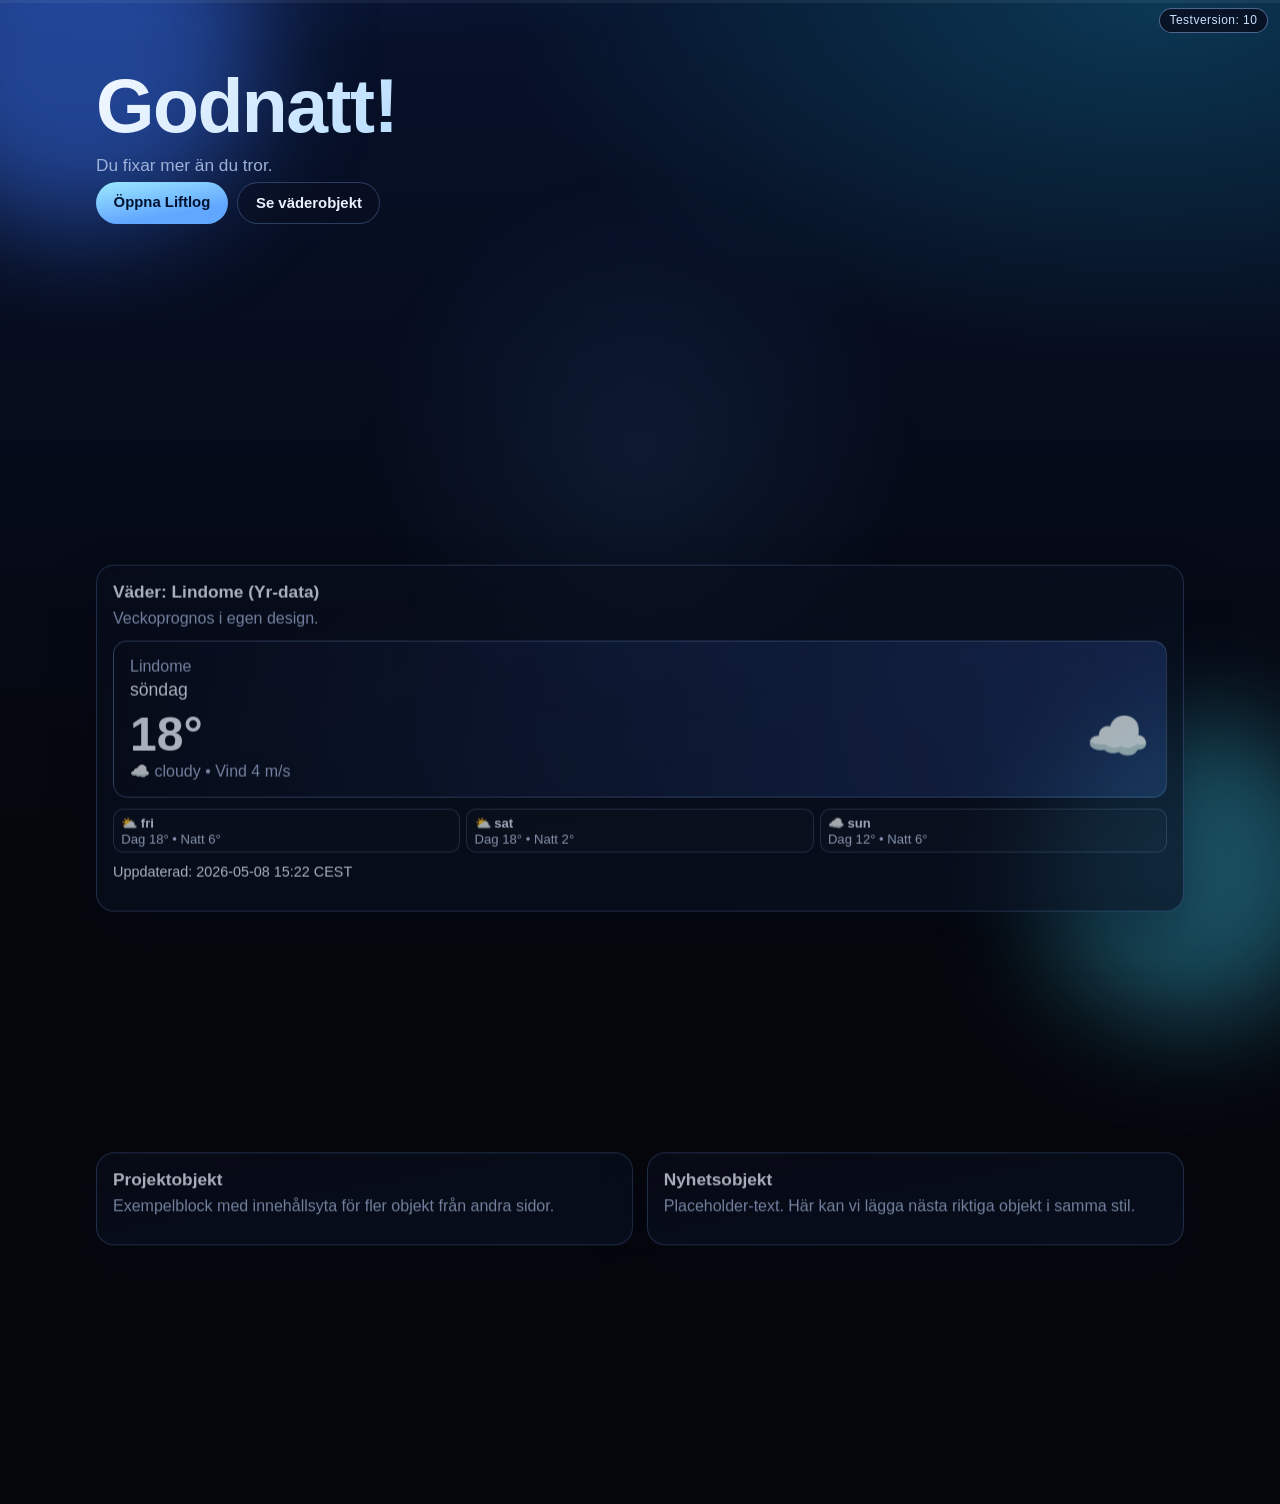
==== index.html @ d4433bc7 "Testversion 10: 3-dagars vaderrad i full bredd och robust omx-svg" ====
<!doctype html>
<html lang="sv">
<head>
  <meta charset="utf-8">
  <meta name="viewport" content="width=device-width, initial-scale=1">
  <title>alard.se</title>
  <meta name="description" content="Modern startsida med väderobjekt, projekt och exempelinnehåll.">
  <link rel="stylesheet" href="style.css">
</head>
<body>
  <div class="build-tag">Testversion: 10</div>
  <div class="scroll-progress" aria-hidden="true"><span id="scroll-progress-bar"></span></div>
  <div class="noise" aria-hidden="true"></div>
  <div class="glow glow-a" aria-hidden="true"></div>
  <div class="glow glow-b" aria-hidden="true"></div>

  <main>
    <section class="hero">
      <h1 class="reveal" data-reveal id="greeting-title">God dag!</h1>
      <p class="hero-copy reveal" data-reveal id="greeting-day"></p>
      <p class="hero-copy reveal" data-reveal id="greeting-kind">Du är grym.</p>
      <div class="hero-actions reveal" data-reveal>
        <a class="btn btn-solid" href="/liftlog/">Öppna Liftlog</a>
        <a class="btn btn-ghost" href="#weather">Se väderobjekt</a>
      </div>
    </section>

    <section id="weather" class="panel weather-grid section-block" data-parallax>
      <article class="module weather-module reveal tilt" data-reveal>
        <h2>Väder: Lindome (Yr-data)</h2>
        <p class="muted">Veckoprognos i egen design.</p>
        <div class="weather-card">
          <p class="weather-place">Lindome</p>
          <p class="weather-day" id="wx-day">Laddar...</p>
          <div class="weather-temp-row">
            <p class="weather-temp" id="wx-temp">--°</p>
            <div class="weather-icon" id="wx-icon">☁️</div>
          </div>
          <p class="weather-meta" id="wx-meta">Hämtar väderdata...</p>
        </div>
        <div id="wx-week" class="week-grid"></div>
        <p class="fallback-link" id="wx-updated"></p>
      </article>
    </section>

    <section id="objects" class="panel objects-grid section-block" data-parallax>
      <article class="module reveal tilt" data-reveal>
        <h2>Projektobjekt</h2>
        <p class="muted">Exempelblock med innehållsyta för fler objekt från andra sidor.</p>
      </article>
      <article class="module reveal tilt" data-reveal>
        <h2>Nyhetsobjekt</h2>
        <p class="muted">Placeholder-text. Här kan vi lägga nästa riktiga objekt i samma stil.</p>
      </article>
    </section>

    <section class="panel objects-grid section-block" data-parallax>
      <article class="module reveal tilt" data-reveal>
        <h2>Börsinfo: OMX Stockholm PI</h2>
        <p class="muted">Egen data-ruta med källa Avanza-sida.</p>
        <div class="weather-card">
          <p class="weather-place">OMX Stockholm PI</p>
          <p class="weather-day" id="omx-price">Laddar...</p>
          <p class="weather-meta" id="omx-meta">Hämtar dagens förändring...</p>
          <div id="omx-week-chart" aria-label="OMX veckoutveckling"></div>
        </div>
        <p class="fallback-link" id="omx-updated"></p>
        <p class="fallback-link"><a href="https://www.avanza.se/index/om-indexet.html/18988/omx-stockholm-pi" target="_blank" rel="noopener noreferrer">Öppna OMX Stockholm PI i ny flik</a></p>
      </article>

      <article class="module reveal tilt" data-reveal>
        <h2>Pokemon Go: Event</h2>
        <p class="muted">Senaste eventrubriker från PokemonGoHub.</p>
        <div class="community-card">
          <img id="pogo-community-image" alt="Nästa Community Day">
          <p id="pogo-community-title">Laddar nästa Community Day...</p>
          <p class="fallback-link"><a id="pogo-community-link" href="https://pokemongohub.net/post/category/event/" target="_blank" rel="noopener noreferrer">Källa till bild</a></p>
        </div>
        <div class="weather-card">
          <ul id="pogo-list" class="feed-list pretty-feed">
            <li>Laddar events...</li>
          </ul>
        </div>
        <p class="fallback-link" id="pogo-updated"></p>
        <p class="fallback-link"><a href="https://pokemongohub.net/post/category/event/" target="_blank" rel="noopener noreferrer">Öppna PokemonGoHub Events i ny flik</a></p>
      </article>
    </section>
  </main>
  <script src="script.js"></script>
</body>
</html>
---- style.css ----
:root {
  --bg: #05070d;
  --bg-soft: #0b1222;
  --ink: #eaf2ff;
  --muted: #9db0d7;
  --stroke: rgba(123, 159, 229, 0.32);
  --panel: rgba(9, 15, 30, 0.78);
  --panel-strong: rgba(10, 18, 36, 0.92);
  --blue: #4b8fff;
  --cyan: #8ae8ff;
}

* {
  box-sizing: border-box;
}

html,
body {
  margin: 0;
  min-height: 100%;
}

.scroll-progress {
  position: fixed;
  top: 0;
  left: 0;
  width: 100%;
  height: 3px;
  z-index: 30;
  background: rgba(255, 255, 255, 0.06);
}

.build-tag {
  position: fixed;
  top: 8px;
  right: 12px;
  z-index: 40;
  padding: 0.28rem 0.6rem;
  border-radius: 999px;
  border: 1px solid rgba(146, 184, 250, 0.5);
  background: rgba(8, 14, 29, 0.82);
  color: #c9e2ff;
  font-size: 0.75rem;
  letter-spacing: 0.04em;
}

.scroll-progress span {
  display: block;
  height: 100%;
  width: 0%;
  background: linear-gradient(90deg, #76d5ff, #5f96ff);
}

body::before {
  content: "";
  position: fixed;
  inset: 0;
  pointer-events: none;
  background: radial-gradient(circle at var(--mx, 50%) var(--my, 50%), rgba(85, 156, 255, 0.1), transparent 36%);
  z-index: 0;
}

body {
  font-family: "Sora", "Avenir Next", "Segoe UI", sans-serif;
  color: var(--ink);
  background:
    radial-gradient(1200px 500px at 20% -20%, rgba(43, 106, 232, 0.35), transparent 70%),
    radial-gradient(900px 500px at 90% 0%, rgba(28, 211, 255, 0.2), transparent 72%),
    linear-gradient(180deg, #07112a, #05070d 55%);
}

.noise {
  position: fixed;
  inset: 0;
  pointer-events: none;
  background-image: radial-gradient(rgba(255, 255, 255, 0.05) 0.6px, transparent 0.6px);
  background-size: 4px 4px;
  opacity: 0.18;
}

.glow {
  position: fixed;
  z-index: -1;
  border-radius: 999px;
  filter: blur(55px);
}

.glow-a {
  width: 360px;
  height: 360px;
  top: -130px;
  left: -100px;
  background: rgba(61, 120, 255, 0.5);
}

.glow-b {
  width: 300px;
  height: 300px;
  bottom: -120px;
  right: -60px;
  background: rgba(66, 218, 255, 0.35);
}

.topbar {
  max-width: 1120px;
  margin: 0 auto;
  padding: 1.1rem 1rem;
  display: flex;
  justify-content: space-between;
  align-items: center;
}

.logo {
  margin: 0;
  letter-spacing: 0.14em;
  font-size: 0.75rem;
  color: var(--muted);
}

nav {
  display: flex;
  gap: 0.9rem;
}

nav a {
  color: var(--ink);
  text-decoration: none;
  font-size: 0.92rem;
  opacity: 0.88;
}

main {
  max-width: 1120px;
  margin: 0 auto;
  padding: 0.8rem 1rem 3rem;
}

.hero {
  min-height: 30vh;
  display: grid;
  align-content: center;
  gap: 0.35rem;
  padding: 0.45rem 0 0.55rem;
}

.hero h1 {
  background: linear-gradient(130deg, #f2f8ff 0%, #a6d5ff 42%, #6fa8ff 100%);
  -webkit-background-clip: text;
  background-clip: text;
  color: transparent;
}

.eyebrow {
  margin: 0;
  color: var(--cyan);
  text-transform: uppercase;
  letter-spacing: 0.12em;
  font-size: 0.74rem;
}

h1 {
  margin: 0;
  font-size: clamp(2rem, 6.2vw, 4.7rem);
  line-height: 0.98;
  letter-spacing: -0.02em;
}

.hero-copy {
  margin: 0;
  max-width: 680px;
  color: var(--muted);
  font-size: clamp(0.95rem, 1.7vw, 1.08rem);
}

.hero-actions {
  display: flex;
  flex-wrap: wrap;
  gap: 0.6rem;
}

.btn {
  text-decoration: none;
  border-radius: 999px;
  padding: 0.74rem 1.1rem;
  font-weight: 700;
  font-size: 0.93rem;
}

.btn-solid {
  color: #011230;
  background: linear-gradient(170deg, #9ce8ff, #62a7ff 70%);
}

.btn-ghost {
  color: var(--ink);
  border: 1px solid var(--stroke);
  background: rgba(10, 16, 31, 0.55);
}

.panel {
  margin-top: 0.55rem;
}

.weather-grid,
.objects-grid {
  display: grid;
  grid-template-columns: repeat(12, 1fr);
  gap: 0.85rem;
}

.module {
  grid-column: span 6;
  border: 1px solid var(--stroke);
  border-radius: 18px;
  background: linear-gradient(170deg, var(--panel), var(--panel-strong));
  padding: 1rem;
  box-shadow: 0 20px 50px rgba(1, 8, 24, 0.45);
  transform-style: preserve-3d;
  transition: transform 240ms ease, border-color 200ms ease;
}

h2 {
  margin: 0;
  font-size: 1.08rem;
}

.muted {
  margin: 0.45rem 0 0.8rem;
  color: var(--muted);
}

.embed-wrap {
  border-radius: 12px;
  overflow: hidden;
  border: 1px solid rgba(137, 172, 242, 0.28);
  min-height: 360px;
}

.embed-wrap iframe {
  width: 100%;
  min-height: 360px;
  border: 0;
  background: #fff;
}

.fallback-link {
  margin-top: 0.7rem;
  font-size: 0.9rem;
}

.fallback-link a {
  color: #a8d7ff;
}

.weather-card {
  border: 1px solid rgba(142, 175, 238, 0.35);
  border-radius: 14px;
  padding: 1rem;
  background: radial-gradient(circle at top right, rgba(71, 125, 255, 0.28), rgba(71, 125, 255, 0));
}

.weather-main {
  display: flex;
  justify-content: space-between;
  align-items: center;
}
.weather-module { grid-column: span 12; }

.weather-temp-row {
  display: flex;
  align-items: flex-end;
  justify-content: space-between;
}

.weather-icon {
  font-size: 3.2rem;
  line-height: 1;
  margin-left: 1rem;
}

.weather-place,
.weather-day,
.weather-meta,
.weather-temp {
  margin: 0;
}

.weather-place {
  color: var(--muted);
}

.weather-day {
  margin-top: 0.3rem;
  font-size: 1.1rem;
}

.weather-temp {
  margin-top: 0.35rem;
  font-size: 3rem;
  font-weight: 800;
}

.weather-meta {
  color: var(--muted);
}
.feed-list { margin: 0; padding-left: 1.1rem; color: var(--ink); }
.feed-list li { margin: 0 0 0.45rem; }
.pretty-feed {
  list-style: none;
  padding: 0;
}
.pretty-feed li {
  margin: 0 0 0.55rem;
  padding: 0.65rem 0.75rem;
  border: 1px solid rgba(142, 175, 238, 0.28);
  border-radius: 10px;
  background: rgba(255, 255, 255, 0.03);
}
.week-grid {
  margin-top: 0.7rem;
  display: grid;
  grid-template-columns: repeat(3, 1fr);
  gap: 0.38rem;
}
.day-chip {
  border: 1px solid rgba(142, 175, 238, 0.25);
  border-radius: 10px;
  padding: 0.34rem 0.45rem;
  background: rgba(255, 255, 255, 0.02);
  font-size: 0.82rem;
}

.day-chip-top {
  display: block;
  font-weight: 700;
  color: #dbe9ff;
}

.day-chip-temp {
  display: block;
  margin-top: 0.08rem;
  color: #b8caea;
}

.community-card {
  margin: 0.65rem 0 0.8rem;
  border: 1px solid rgba(142, 175, 238, 0.28);
  border-radius: 12px;
  overflow: hidden;
  background: rgba(255, 255, 255, 0.03);
}

#pogo-community-image {
  display: block;
  width: 100%;
  max-height: 280px;
  object-fit: cover;
  background: rgba(255, 255, 255, 0.04);
}

#pogo-community-title {
  margin: 0;
  padding: 0.72rem 0.78rem;
  color: #dbe9ff;
  font-weight: 700;
}

#omx-week-chart {
  width: 100%;
  margin-top: 0.65rem;
  border: 1px solid rgba(142, 175, 238, 0.26);
  border-radius: 10px;
  background: rgba(255, 255, 255, 0.02);
  overflow: hidden;
}

#omx-week-chart svg {
  display: block;
  width: 100%;
  height: auto;
}

.reveal {
  opacity: 0;
  transform: translateY(22px) scale(0.985);
  transition: opacity 700ms ease, transform 700ms cubic-bezier(0.22, 1, 0.36, 1);
}

.reveal.in {
  opacity: 1;
  transform: translateY(0) scale(1);
}

.topbar.reveal {
  transform: translateY(-14px);
}

.module.tilt:hover {
  border-color: rgba(162, 199, 255, 0.6);
}

.section-block {
  transition: transform 500ms ease, opacity 500ms ease;
}

@media (max-width: 900px) {
  .module {
    grid-column: span 12;
  }
}
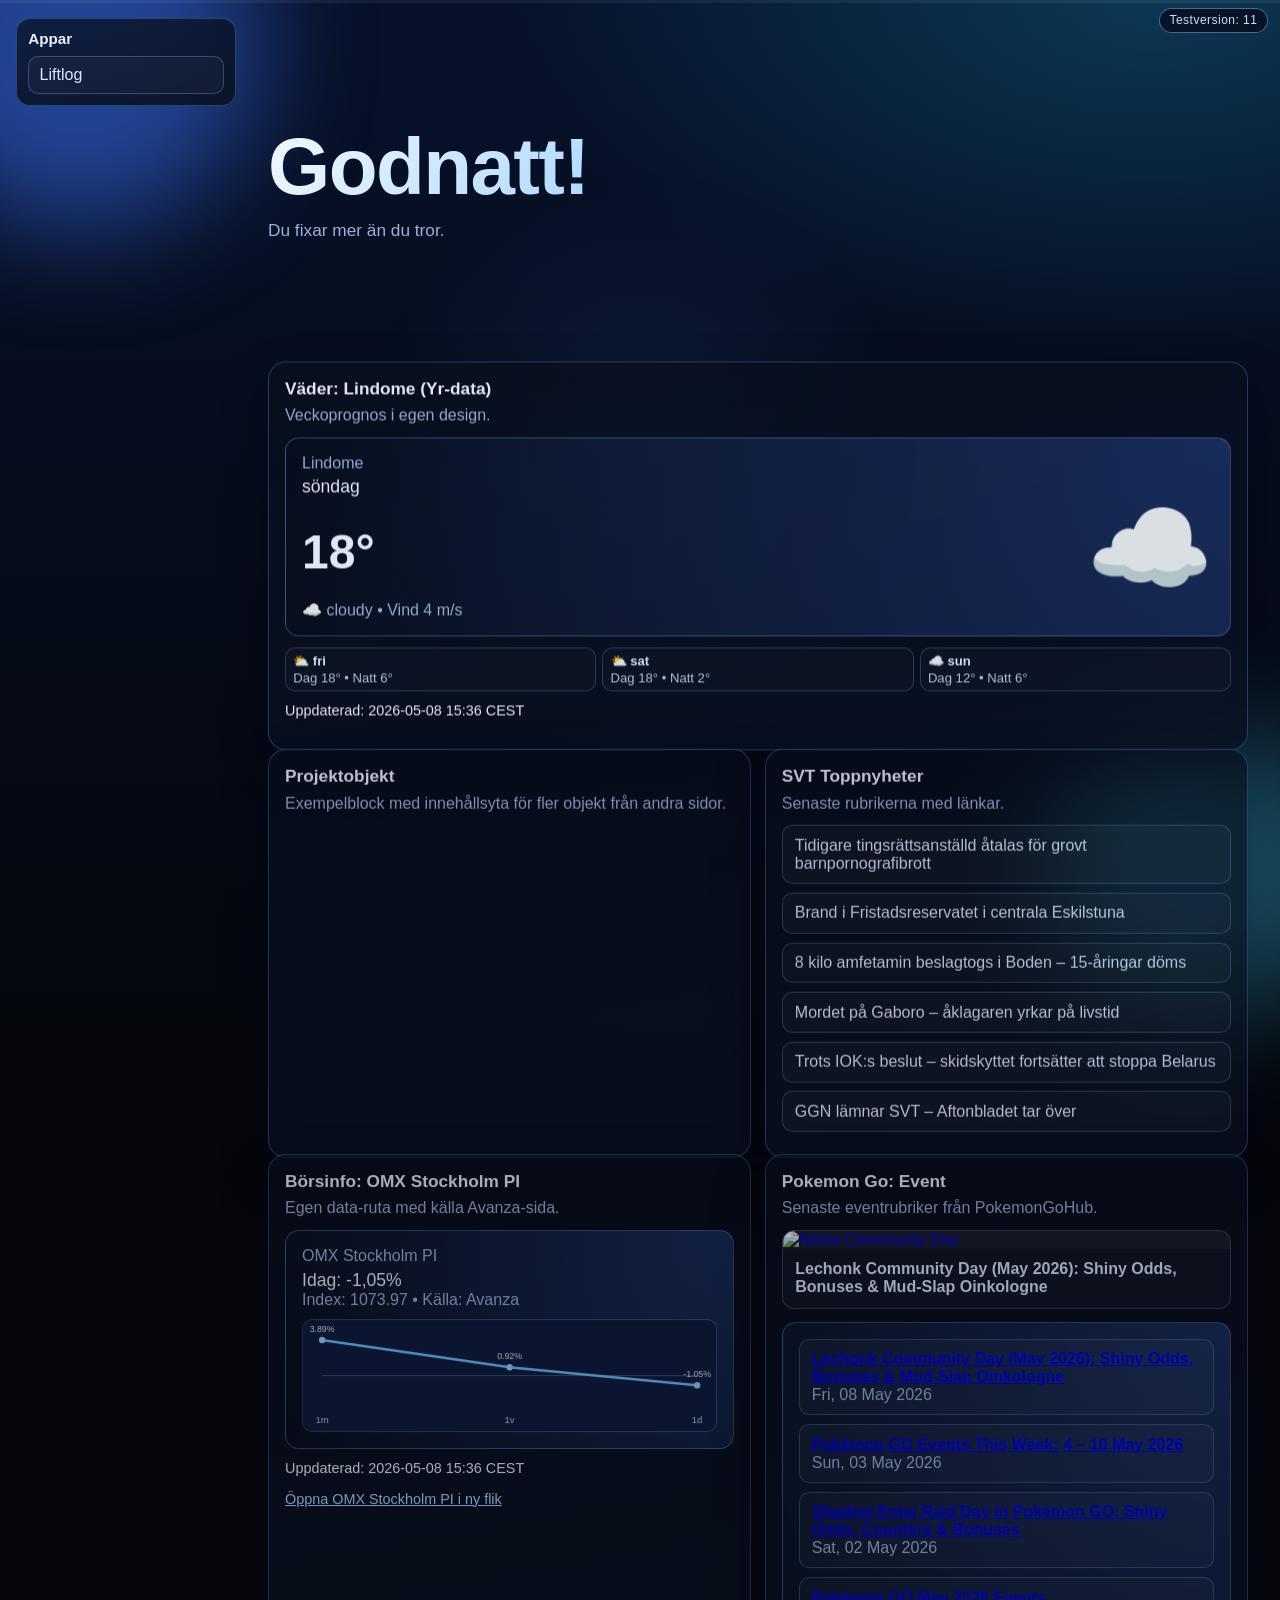
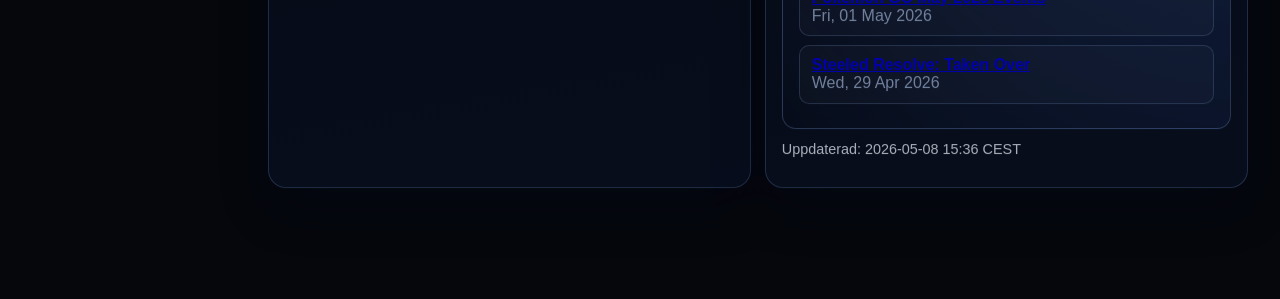
==== commit 66101552: "Testversion 11: sticky app-lista, 3-dagars vaderrad och SVT toppnyheter" ====
--- a/index.html
+++ b/index.html
@@ -8,21 +8,22 @@
   <link rel="stylesheet" href="style.css">
 </head>
 <body>
-  <div class="build-tag">Testversion: 10</div>
+  <div class="build-tag">Testversion: 11</div>
   <div class="scroll-progress" aria-hidden="true"><span id="scroll-progress-bar"></span></div>
   <div class="noise" aria-hidden="true"></div>
   <div class="glow glow-a" aria-hidden="true"></div>
   <div class="glow glow-b" aria-hidden="true"></div>
 
-  <main>
+  <div class="layout-shell">
+    <aside class="apps-rail">
+      <h2>Appar</h2>
+      <a class="app-link" href="/liftlog/">Liftlog</a>
+    </aside>
+    <main>
     <section class="hero">
       <h1 class="reveal" data-reveal id="greeting-title">God dag!</h1>
       <p class="hero-copy reveal" data-reveal id="greeting-day"></p>
       <p class="hero-copy reveal" data-reveal id="greeting-kind">Du är grym.</p>
-      <div class="hero-actions reveal" data-reveal>
-        <a class="btn btn-solid" href="/liftlog/">Öppna Liftlog</a>
-        <a class="btn btn-ghost" href="#weather">Se väderobjekt</a>
-      </div>
     </section>
 
     <section id="weather" class="panel weather-grid section-block" data-parallax>
@@ -49,8 +50,11 @@
         <p class="muted">Exempelblock med innehållsyta för fler objekt från andra sidor.</p>
       </article>
       <article class="module reveal tilt" data-reveal>
-        <h2>Nyhetsobjekt</h2>
-        <p class="muted">Placeholder-text. Här kan vi lägga nästa riktiga objekt i samma stil.</p>
+        <h2>SVT Toppnyheter</h2>
+        <p class="muted">Senaste rubrikerna med länkar.</p>
+        <ul id="svt-list" class="feed-list pretty-feed">
+          <li>Laddar SVT-nyheter...</li>
+        </ul>
       </article>
     </section>
 
@@ -72,9 +76,10 @@
         <h2>Pokemon Go: Event</h2>
         <p class="muted">Senaste eventrubriker från PokemonGoHub.</p>
         <div class="community-card">
-          <img id="pogo-community-image" alt="Nästa Community Day">
-          <p id="pogo-community-title">Laddar nästa Community Day...</p>
-          <p class="fallback-link"><a id="pogo-community-link" href="https://pokemongohub.net/post/category/event/" target="_blank" rel="noopener noreferrer">Källa till bild</a></p>
+          <a id="pogo-community-anchor" href="https://pokemongohub.net/post/category/event/" target="_blank" rel="noopener noreferrer">
+            <img id="pogo-community-image" alt="Nästa Community Day">
+            <p id="pogo-community-title">Laddar nästa Community Day...</p>
+          </a>
         </div>
         <div class="weather-card">
           <ul id="pogo-list" class="feed-list pretty-feed">
@@ -82,10 +87,10 @@
           </ul>
         </div>
         <p class="fallback-link" id="pogo-updated"></p>
-        <p class="fallback-link"><a href="https://pokemongohub.net/post/category/event/" target="_blank" rel="noopener noreferrer">Öppna PokemonGoHub Events i ny flik</a></p>
       </article>
     </section>
-  </main>
+    </main>
+  </div>
   <script src="script.js"></script>
 </body>
 </html>
--- a/style.css
+++ b/style.css
@@ -135,12 +135,46 @@
   padding: 0.8rem 1rem 3rem;
 }
 
+.layout-shell {
+  max-width: 1320px;
+  margin: 0 auto;
+  padding: 0 1rem 2.4rem;
+  display: grid;
+  grid-template-columns: 220px minmax(0, 1fr);
+  gap: 1rem;
+}
+
+.apps-rail {
+  position: sticky;
+  top: 18px;
+  align-self: start;
+  border: 1px solid var(--stroke);
+  border-radius: 14px;
+  padding: 0.7rem;
+  background: linear-gradient(170deg, rgba(9, 15, 30, 0.7), rgba(10, 18, 36, 0.92));
+}
+
+.apps-rail h2 {
+  font-size: 0.95rem;
+  margin-bottom: 0.55rem;
+}
+
+.app-link {
+  display: block;
+  text-decoration: none;
+  color: #dbe8ff;
+  border: 1px solid rgba(142, 175, 238, 0.3);
+  border-radius: 10px;
+  padding: 0.55rem 0.65rem;
+  background: rgba(255, 255, 255, 0.03);
+}
+
 .hero {
-  min-height: 30vh;
+  min-height: 38vh;
   display: grid;
   align-content: center;
   gap: 0.35rem;
-  padding: 0.45rem 0 0.55rem;
+  padding: 0.7rem 0 0.8rem;
 }
 
 .hero h1 {
@@ -160,8 +194,8 @@
 
 h1 {
   margin: 0;
-  font-size: clamp(2rem, 6.2vw, 4.7rem);
-  line-height: 0.98;
+  font-size: clamp(2.2rem, 6.6vw, 5rem);
+  line-height: 1.06;
   letter-spacing: -0.02em;
 }
 
@@ -268,14 +302,16 @@
 
 .weather-temp-row {
   display: flex;
-  align-items: flex-end;
+  align-items: center;
   justify-content: space-between;
 }
 
 .weather-icon {
-  font-size: 3.2rem;
+  font-size: 6.4rem;
   line-height: 1;
-  margin-left: 1rem;
+  margin-left: 0.7rem;
+  width: 45%;
+  text-align: right;
 }
 
 .weather-place,
@@ -380,6 +416,24 @@
   height: auto;
 }
 
+#pogo-community-anchor {
+  text-decoration: none;
+}
+
+#svt-list img {
+  width: 56px;
+  height: 56px;
+  object-fit: cover;
+  border-radius: 8px;
+  margin-right: 0.55rem;
+  border: 1px solid rgba(142, 175, 238, 0.28);
+}
+
+#svt-list a {
+  color: #dbe8ff;
+  text-decoration: none;
+}
+
 .reveal {
   opacity: 0;
   transform: translateY(22px) scale(0.985);
@@ -404,6 +458,14 @@
 }
 
 @media (max-width: 900px) {
+  .layout-shell {
+    grid-template-columns: 1fr;
+  }
+
+  .apps-rail {
+    position: static;
+  }
+
   .module {
     grid-column: span 12;
   }
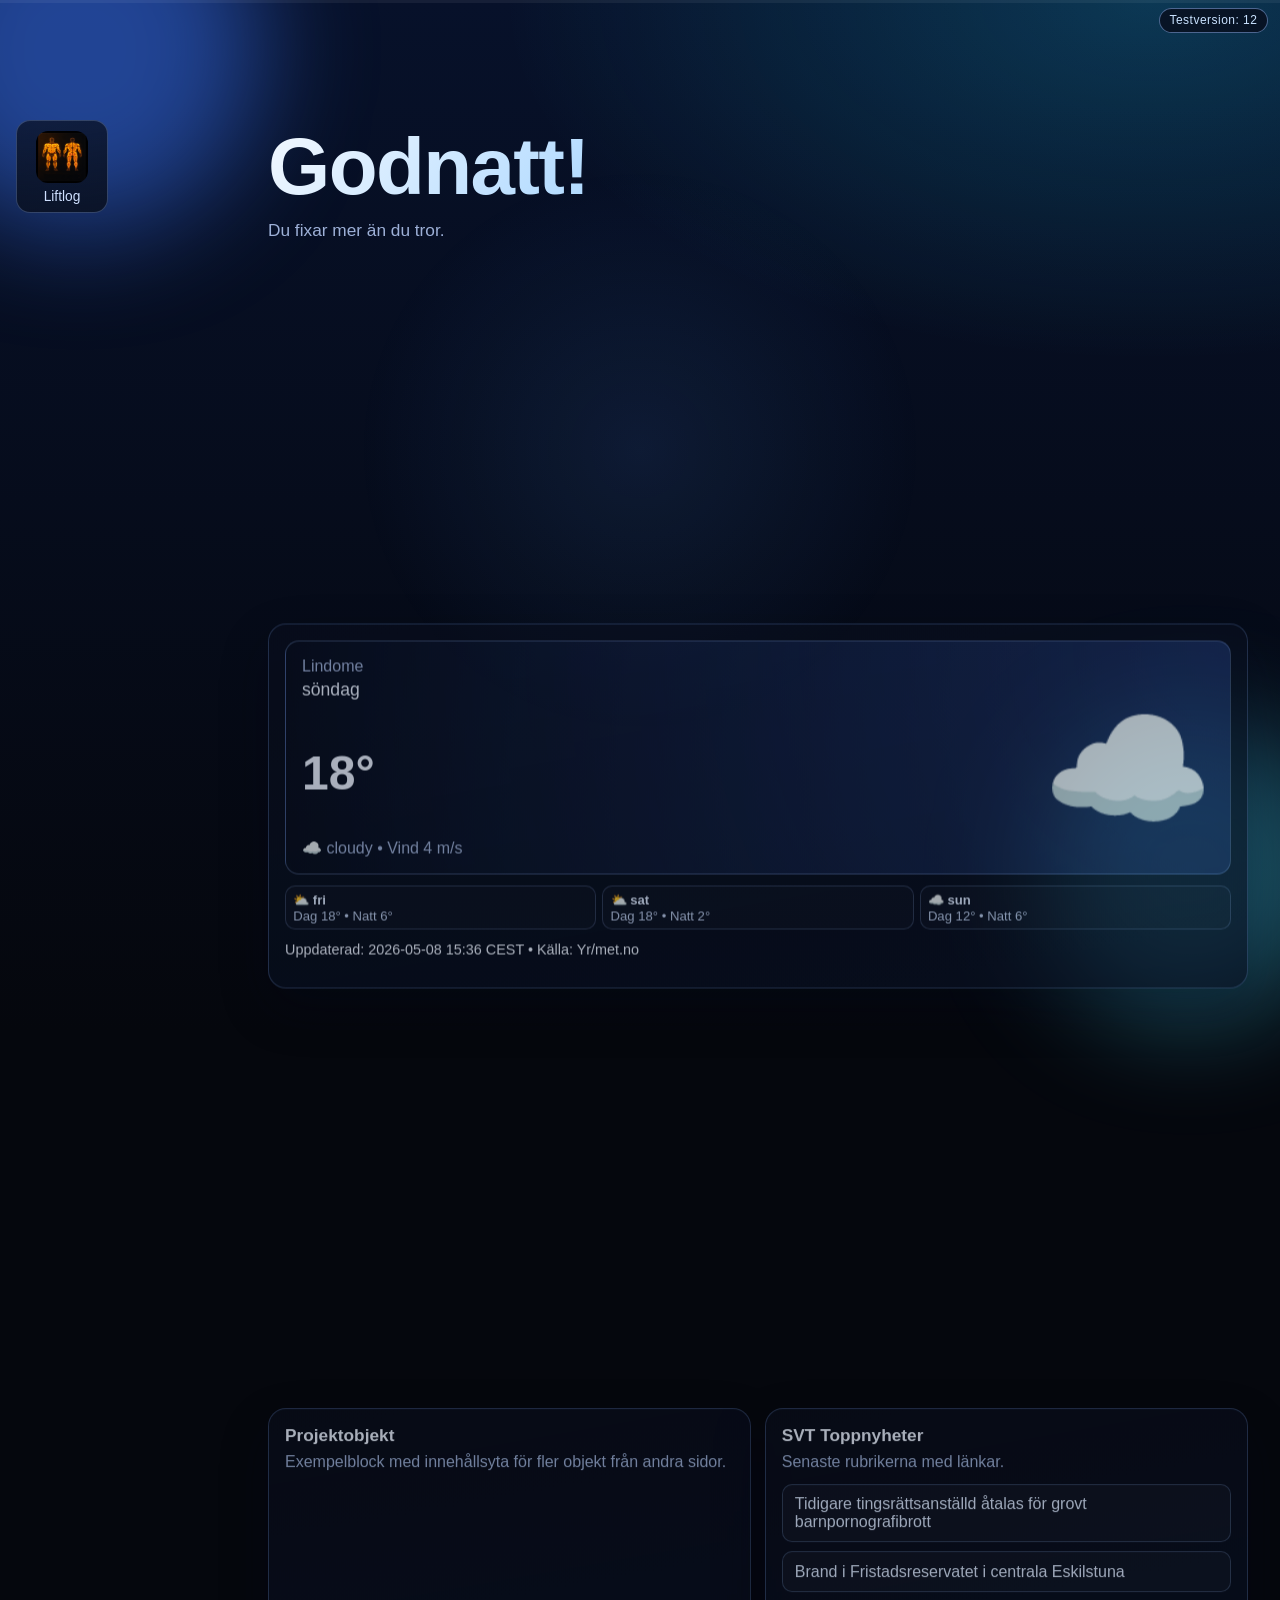
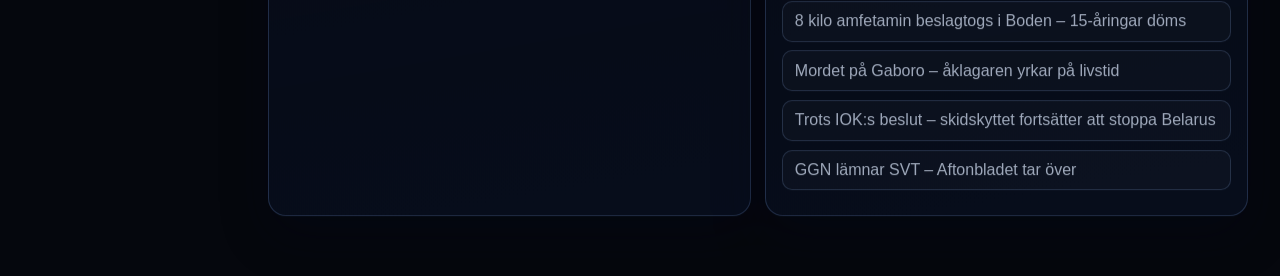
==== commit 65989917: "Testversion 12: storre vaderikon, renare vaderruta och snygg app-tile i vansterkant" ====
--- a/index.html
+++ b/index.html
@@ -8,7 +8,7 @@
   <link rel="stylesheet" href="style.css">
 </head>
 <body>
-  <div class="build-tag">Testversion: 11</div>
+  <div class="build-tag">Testversion: 12</div>
   <div class="scroll-progress" aria-hidden="true"><span id="scroll-progress-bar"></span></div>
   <div class="noise" aria-hidden="true"></div>
   <div class="glow glow-a" aria-hidden="true"></div>
@@ -16,8 +16,10 @@
 
   <div class="layout-shell">
     <aside class="apps-rail">
-      <h2>Appar</h2>
-      <a class="app-link" href="/liftlog/">Liftlog</a>
+      <a class="app-tile" href="/liftlog/" aria-label="Liftlog">
+        <img src="/liftlog/icon-192.png" alt="Liftlog ikon">
+        <span>Liftlog</span>
+      </a>
     </aside>
     <main>
     <section class="hero">
@@ -28,8 +30,6 @@
 
     <section id="weather" class="panel weather-grid section-block" data-parallax>
       <article class="module weather-module reveal tilt" data-reveal>
-        <h2>Väder: Lindome (Yr-data)</h2>
-        <p class="muted">Veckoprognos i egen design.</p>
         <div class="weather-card">
           <p class="weather-place">Lindome</p>
           <p class="weather-day" id="wx-day">Laddar...</p>
@@ -40,7 +40,7 @@
           <p class="weather-meta" id="wx-meta">Hämtar väderdata...</p>
         </div>
         <div id="wx-week" class="week-grid"></div>
-        <p class="fallback-link" id="wx-updated"></p>
+        <p class="fallback-link" id="wx-updated">Uppdaterad: - • Källa: Yr/met.no</p>
       </article>
     </section>
 
--- a/style.css
+++ b/style.css
@@ -146,27 +146,34 @@
 
 .apps-rail {
   position: sticky;
-  top: 18px;
+  top: 120px;
   align-self: start;
-  border: 1px solid var(--stroke);
-  border-radius: 14px;
-  padding: 0.7rem;
-  background: linear-gradient(170deg, rgba(9, 15, 30, 0.7), rgba(10, 18, 36, 0.92));
-}
-
-.apps-rail h2 {
-  font-size: 0.95rem;
-  margin-bottom: 0.55rem;
-}
-
-.app-link {
-  display: block;
+  display: grid;
+  gap: 0.7rem;
+}
+
+.app-tile {
+  width: 92px;
+  display: grid;
+  justify-items: center;
+  gap: 0.4rem;
   text-decoration: none;
   color: #dbe8ff;
   border: 1px solid rgba(142, 175, 238, 0.3);
-  border-radius: 10px;
-  padding: 0.55rem 0.65rem;
-  background: rgba(255, 255, 255, 0.03);
+  border-radius: 14px;
+  padding: 0.6rem 0.45rem 0.5rem;
+  background: linear-gradient(170deg, rgba(9, 15, 30, 0.7), rgba(10, 18, 36, 0.92));
+}
+
+.app-tile img {
+  width: 52px;
+  height: 52px;
+  border-radius: 12px;
+}
+
+.app-tile span {
+  font-size: 0.86rem;
+  color: #cfe0ff;
 }
 
 .hero {
@@ -307,10 +314,10 @@
 }
 
 .weather-icon {
-  font-size: 6.4rem;
+  font-size: 8.6rem;
   line-height: 1;
-  margin-left: 0.7rem;
-  width: 45%;
+  margin-left: 0.2rem;
+  width: 50%;
   text-align: right;
 }
 
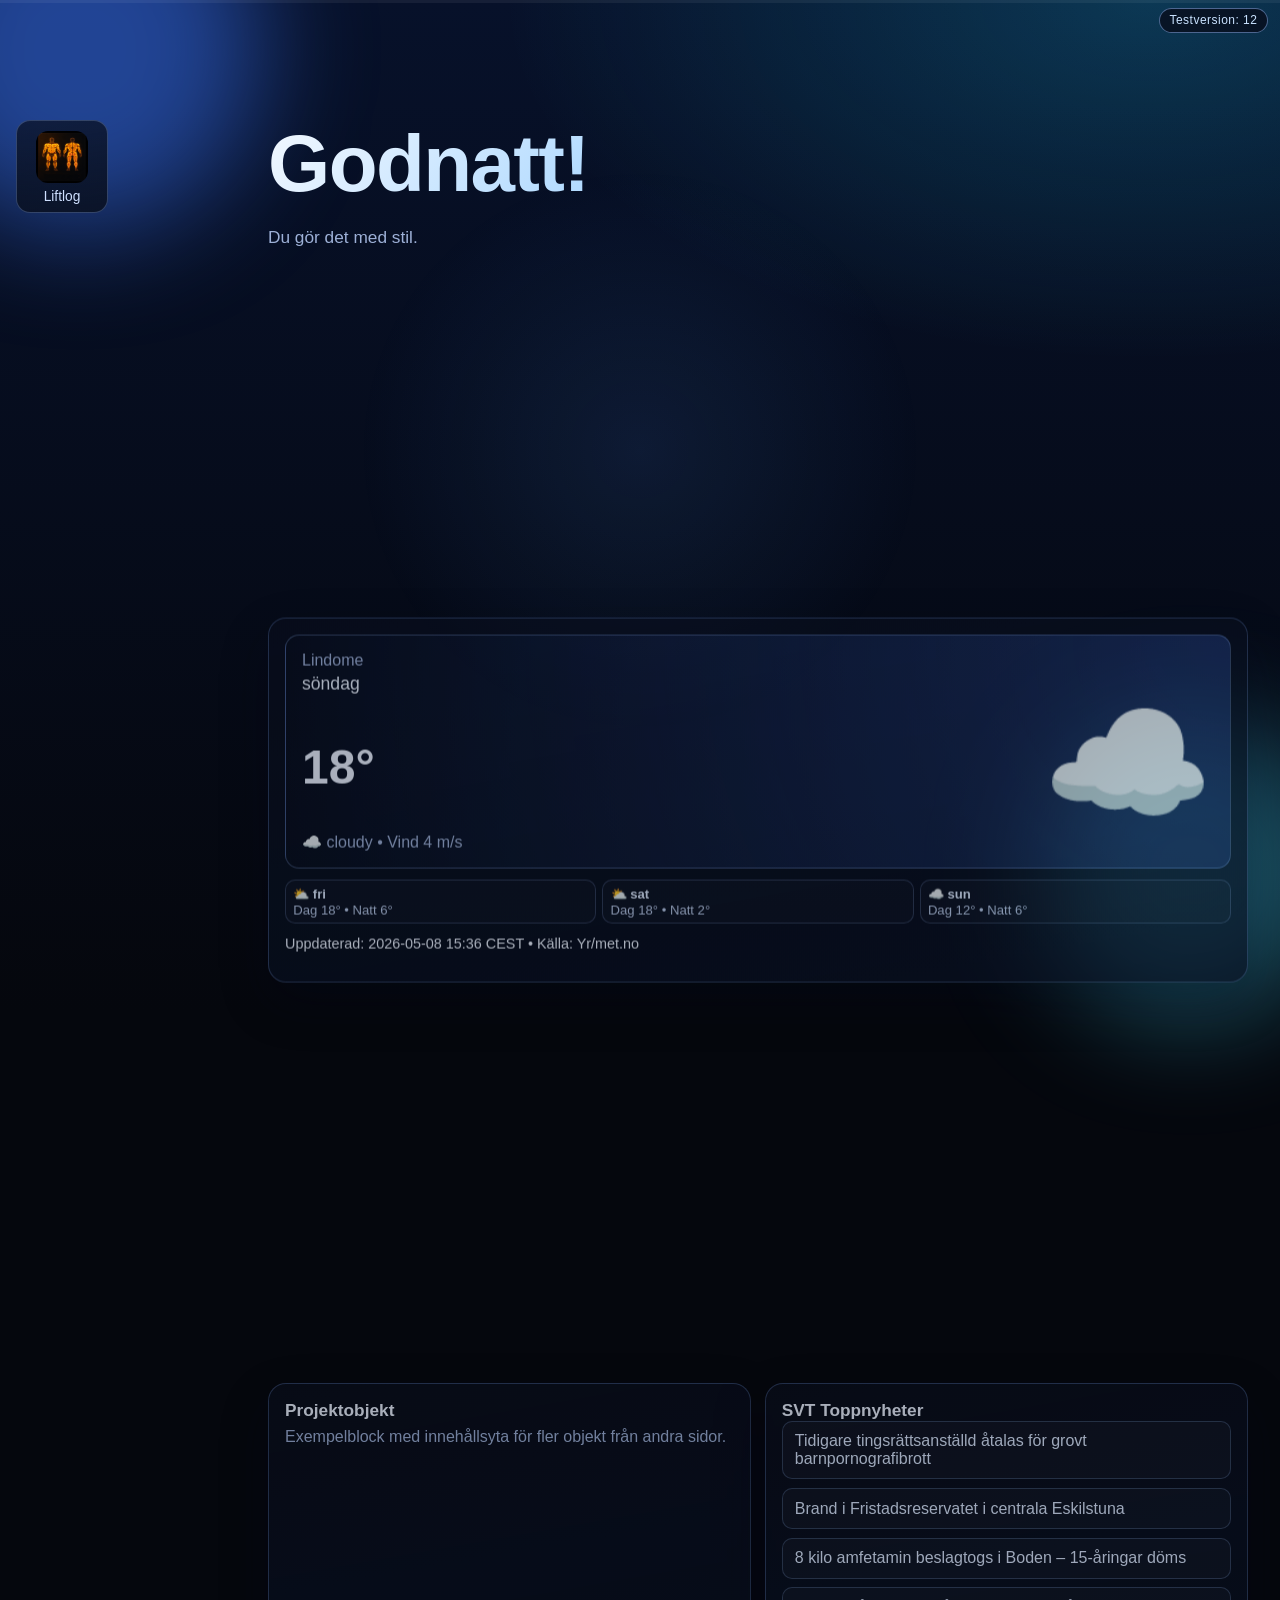
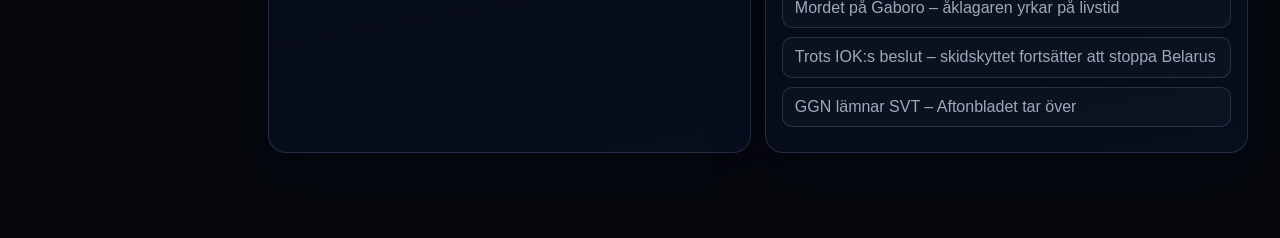
==== commit 0da47205: "Testversion 13: fixad titelhojd, slumpad halsningsrad och renare SVT-sektion" ====
--- a/index.html
+++ b/index.html
@@ -51,7 +51,6 @@
       </article>
       <article class="module reveal tilt" data-reveal>
         <h2>SVT Toppnyheter</h2>
-        <p class="muted">Senaste rubrikerna med länkar.</p>
         <ul id="svt-list" class="feed-list pretty-feed">
           <li>Laddar SVT-nyheter...</li>
         </ul>
--- a/style.css
+++ b/style.css
@@ -202,8 +202,9 @@
 h1 {
   margin: 0;
   font-size: clamp(2.2rem, 6.6vw, 5rem);
-  line-height: 1.06;
+  line-height: 1.15;
   letter-spacing: -0.02em;
+  padding-bottom: 0.08em;
 }
 
 .hero-copy {
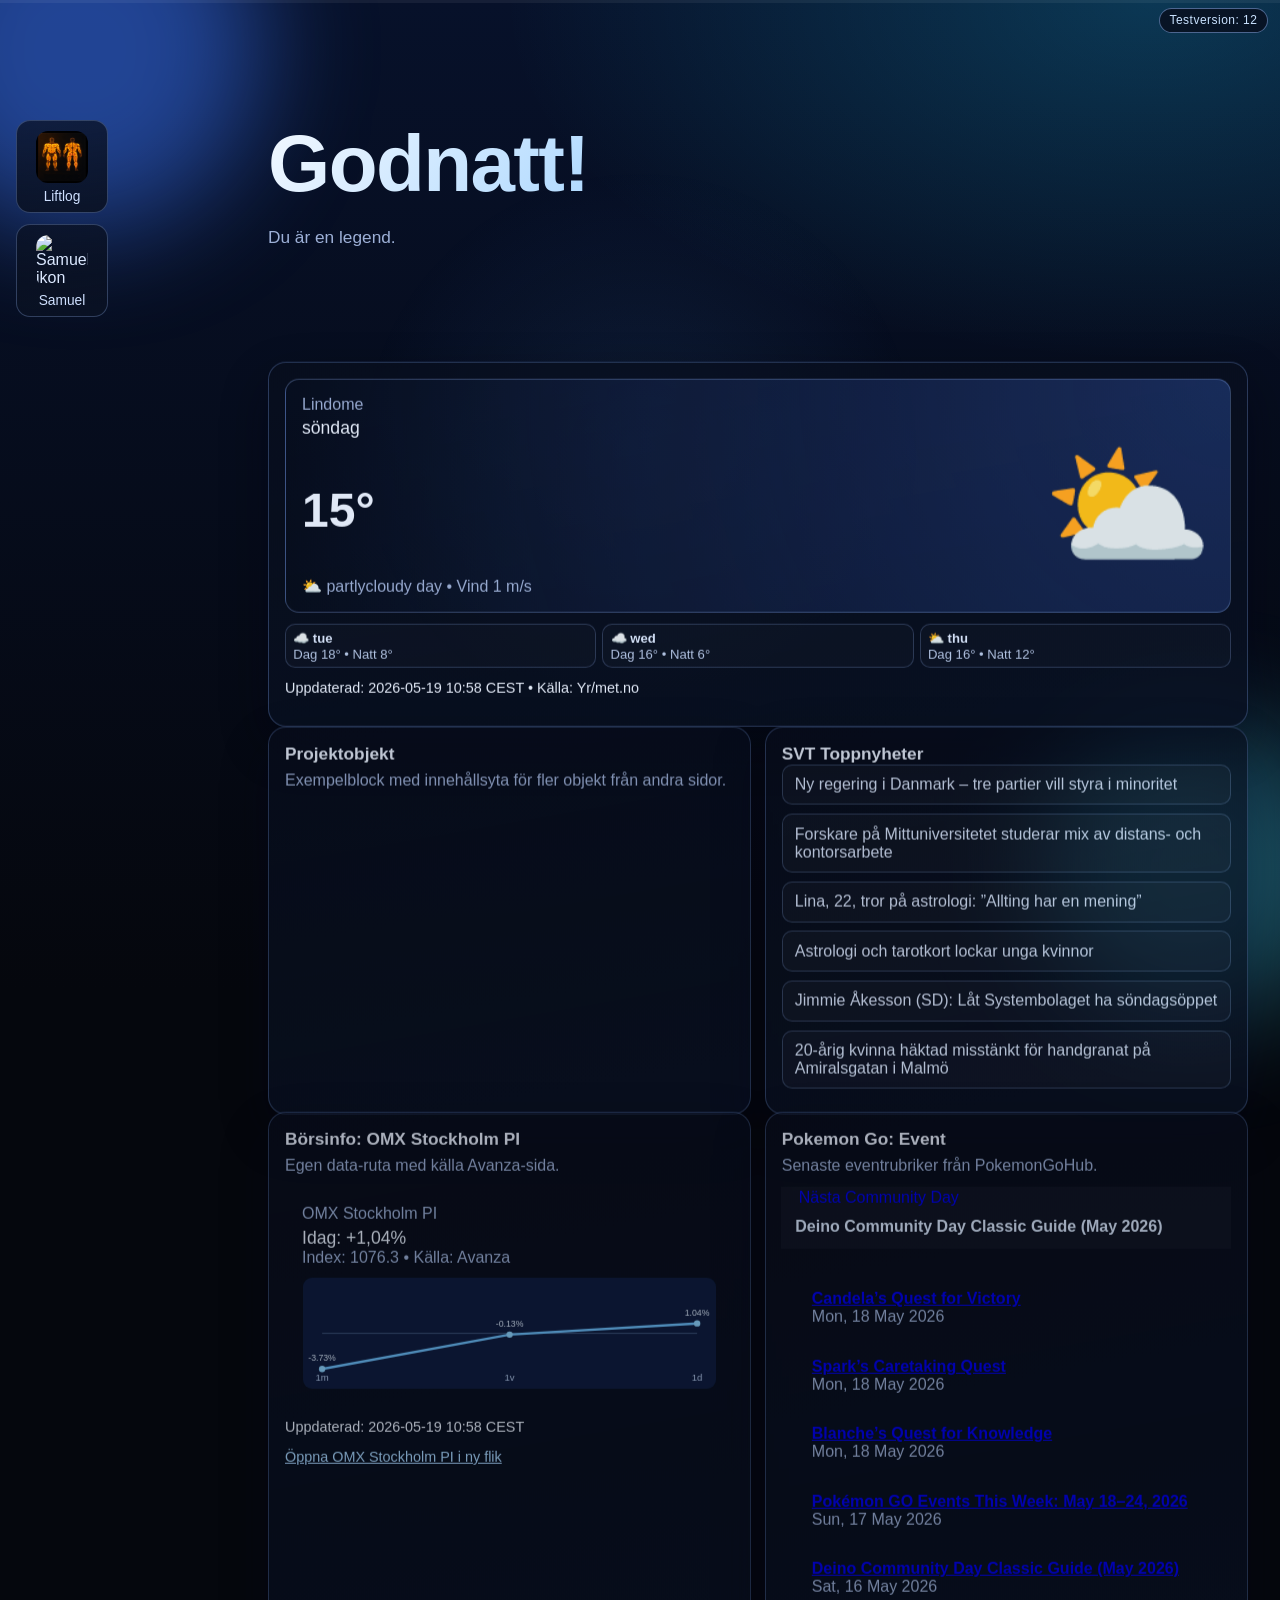
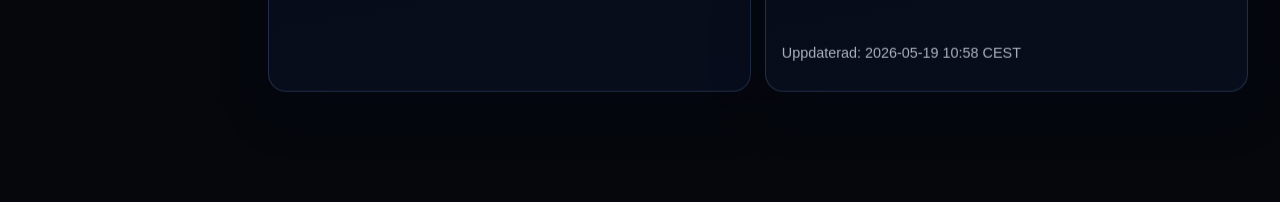
==== commit a80fb062: "Strukturforbered for appar i underkataloger och lagg till /samuel" ====
--- a/index.html
+++ b/index.html
@@ -19,6 +19,10 @@
       <a class="app-tile" href="/liftlog/" aria-label="Liftlog">
         <img src="/liftlog/icon-192.png" alt="Liftlog ikon">
         <span>Liftlog</span>
+      </a>
+      <a class="app-tile" href="/samuel/" aria-label="Samuel">
+        <img src="https://em-content.zobj.net/source/apple/419/sparkles_2728.png" alt="Samuel ikon">
+        <span>Samuel</span>
       </a>
     </aside>
     <main>
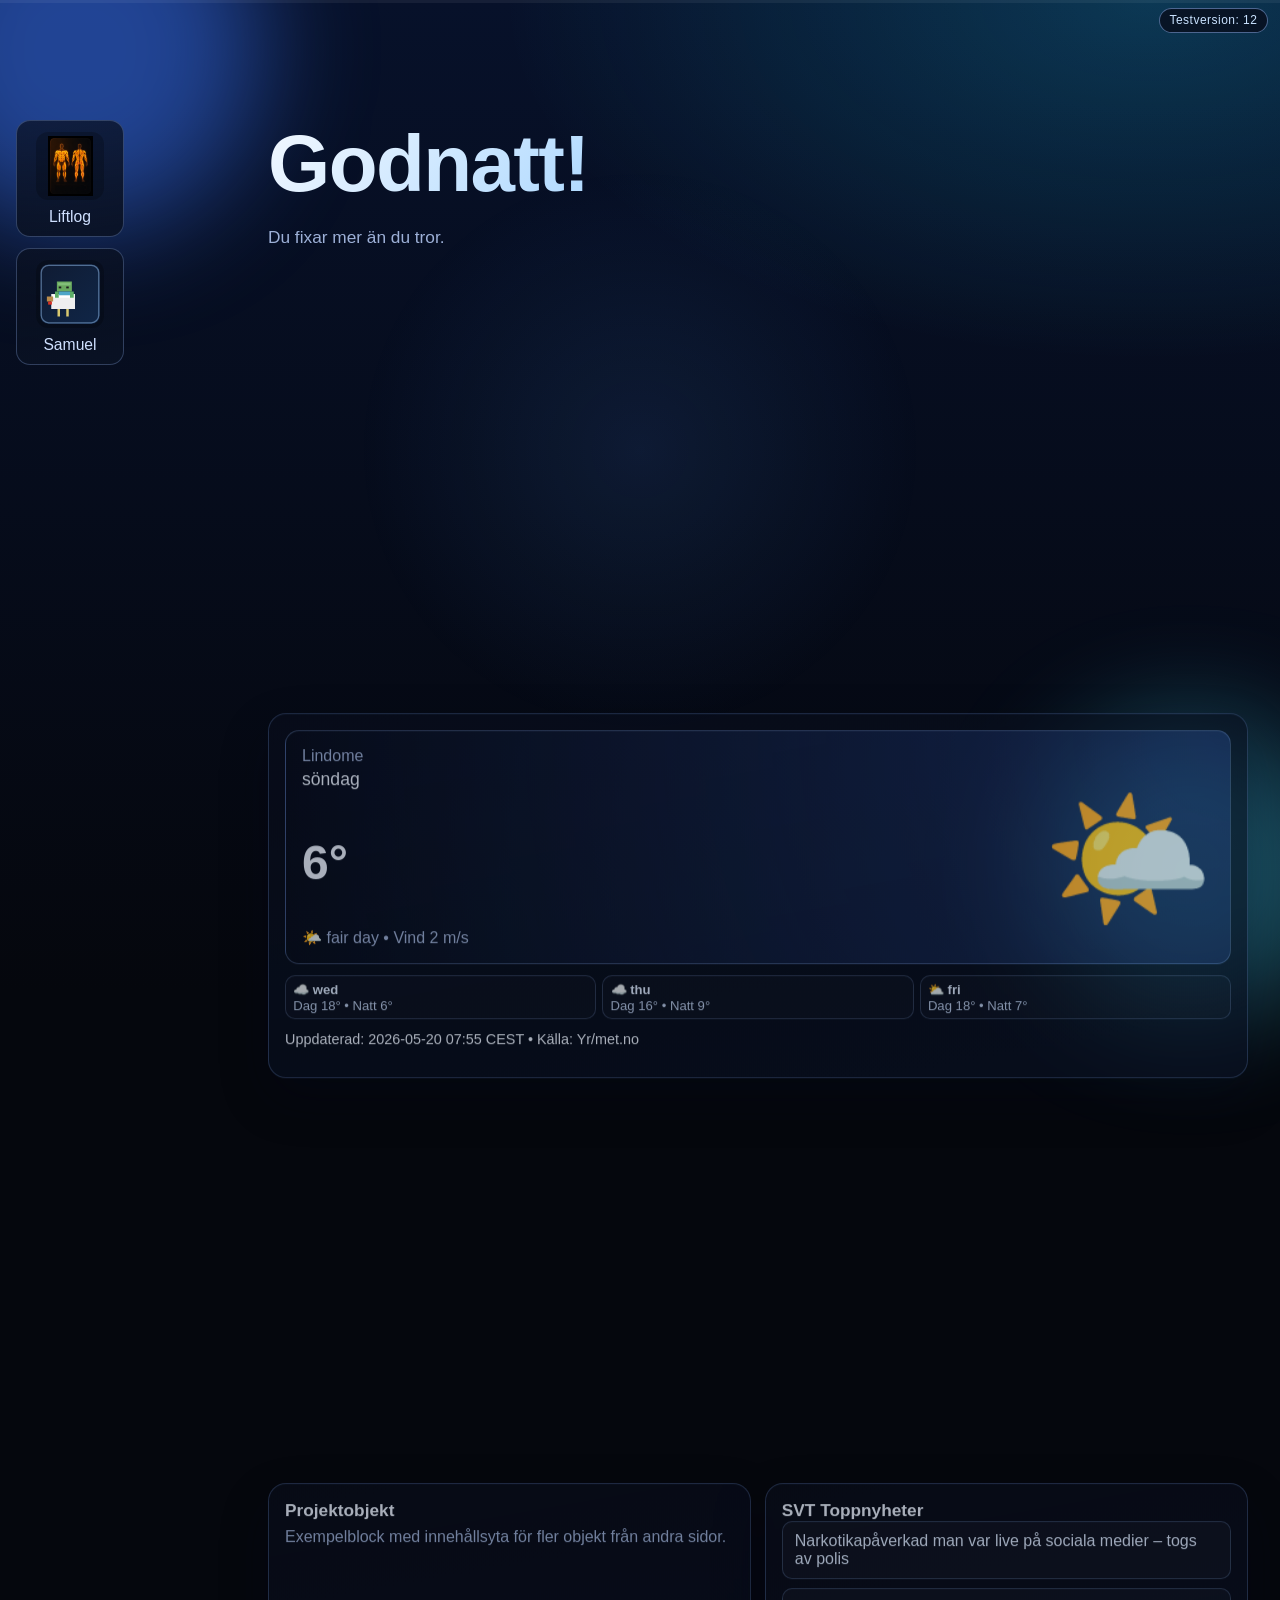
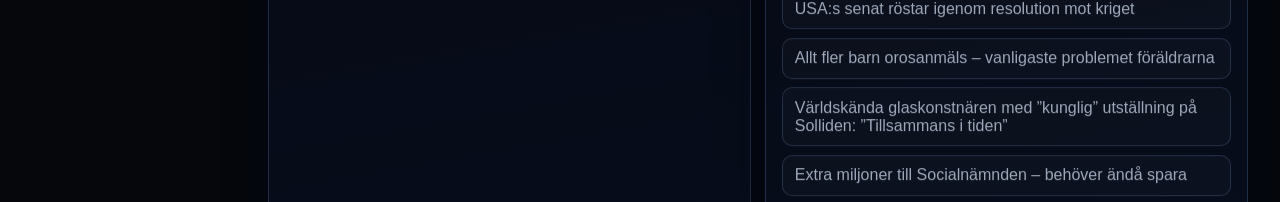
==== commit bb4b7fb9: "Alard: byt Samuel-ikon till lokal chicken jockey-bild" ====
--- a/index.html
+++ b/index.html
@@ -21,7 +21,7 @@
         <span>Liftlog</span>
       </a>
       <a class="app-tile" href="/samuel/" aria-label="Samuel">
-        <img src="https://em-content.zobj.net/source/apple/419/sparkles_2728.png" alt="Samuel ikon">
+        <img src="/assets/chicken-jockey-icon.svg" alt="Samuel chicken jockey ikon">
         <span>Samuel</span>
       </a>
     </aside>
--- a/style.css
+++ b/style.css
@@ -153,26 +153,29 @@
 }
 
 .app-tile {
-  width: 92px;
+  width: 108px;
   display: grid;
   justify-items: center;
-  gap: 0.4rem;
+  gap: 0.5rem;
   text-decoration: none;
   color: #dbe8ff;
   border: 1px solid rgba(142, 175, 238, 0.3);
   border-radius: 14px;
-  padding: 0.6rem 0.45rem 0.5rem;
+  padding: 0.7rem 0.55rem 0.6rem;
   background: linear-gradient(170deg, rgba(9, 15, 30, 0.7), rgba(10, 18, 36, 0.92));
 }
 
 .app-tile img {
-  width: 52px;
-  height: 52px;
+  width: 68px;
+  height: 68px;
   border-radius: 12px;
+  object-fit: contain;
+  background: rgba(0, 0, 0, 0.22);
+  padding: 4px;
 }
 
 .app-tile span {
-  font-size: 0.86rem;
+  font-size: 0.98rem;
   color: #cfe0ff;
 }
 
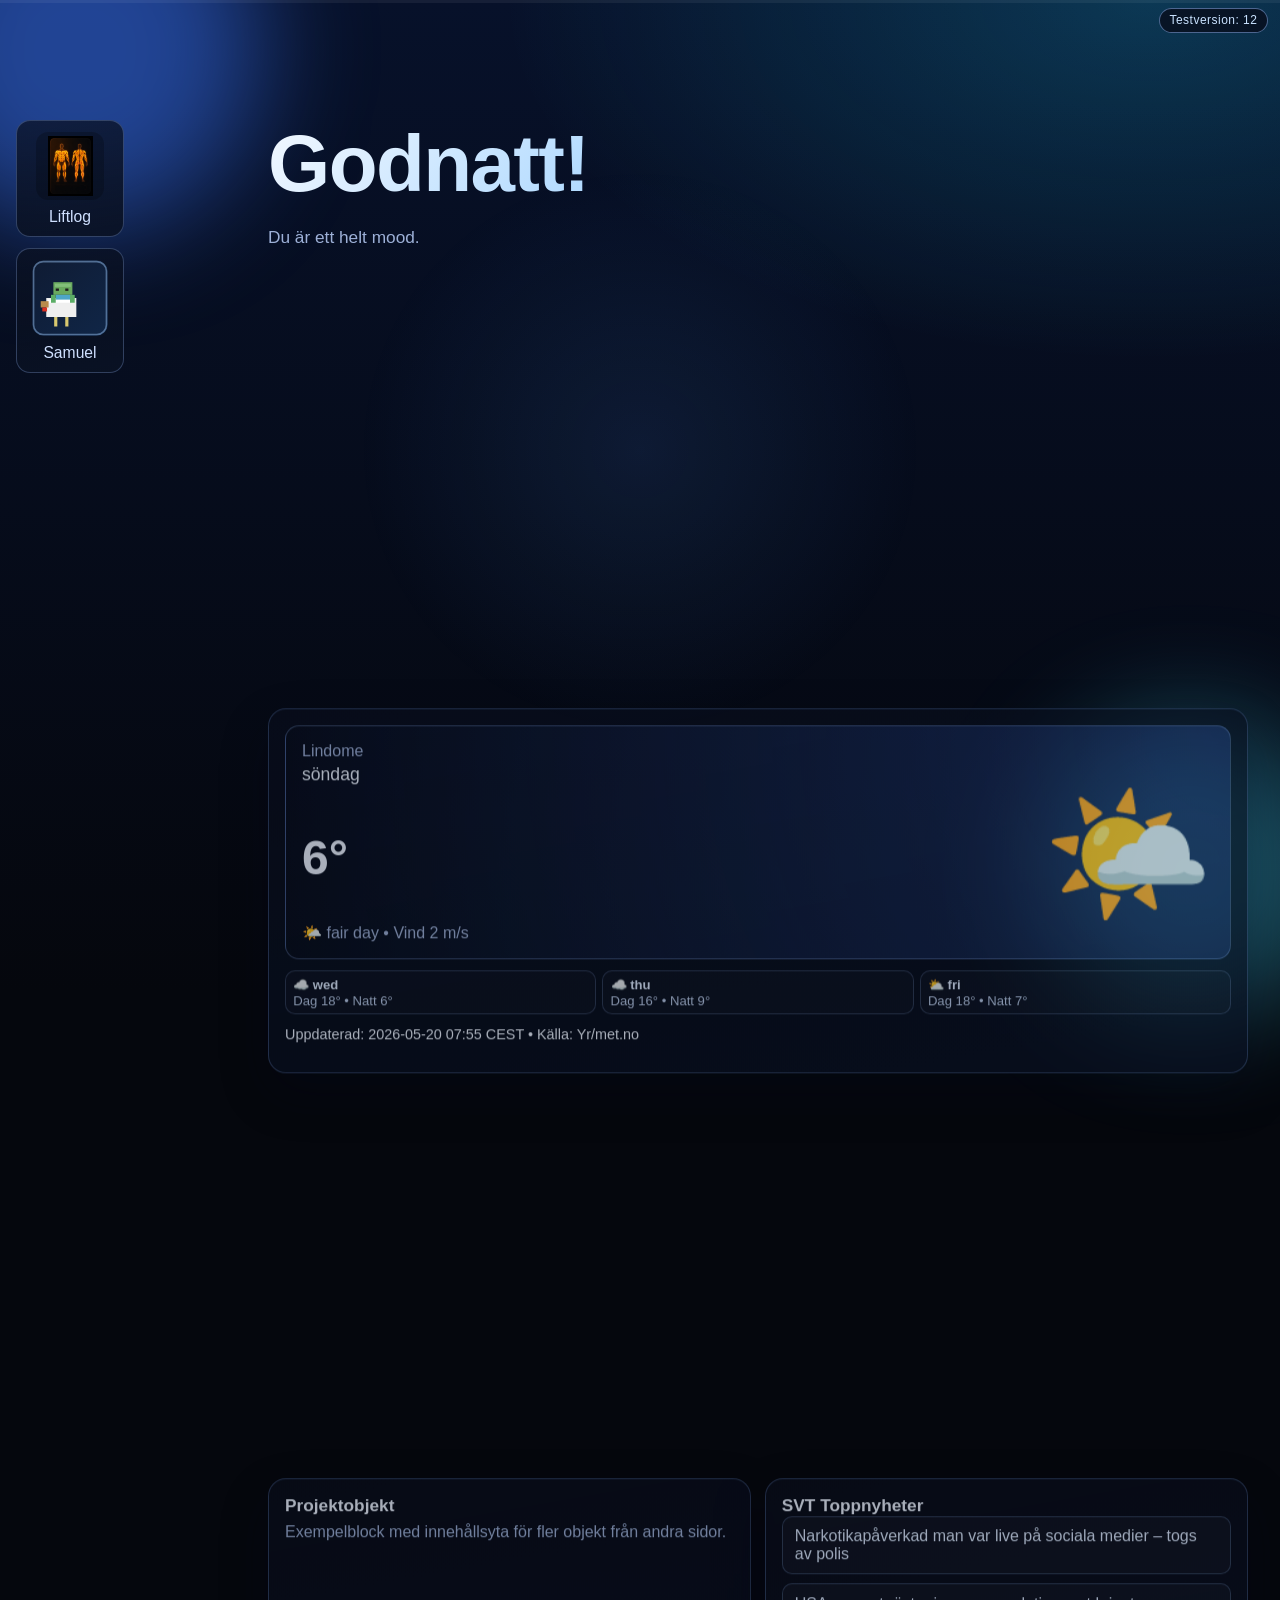
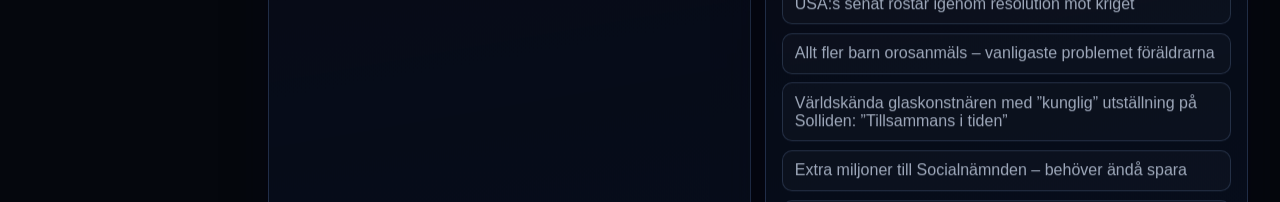
==== commit 5fe8511c: "UI polish: centrera Samuel-ikon, fixa modellvyer och prioritera hogupplost Wikimedia-bild pa bilar" ====
--- a/index.html
+++ b/index.html
@@ -21,7 +21,7 @@
         <span>Liftlog</span>
       </a>
       <a class="app-tile" href="/samuel/" aria-label="Samuel">
-        <img src="/assets/chicken-jockey-icon.svg" alt="Samuel chicken jockey ikon">
+        <img class="samuel-icon" src="/assets/chicken-jockey-icon.svg" alt="Samuel chicken jockey ikon">
         <span>Samuel</span>
       </a>
     </aside>
--- a/style.css
+++ b/style.css
@@ -174,6 +174,14 @@
   padding: 4px;
 }
 
+.app-tile img.samuel-icon {
+  width: 76px;
+  height: 76px;
+  padding: 0;
+  object-fit: cover;
+  object-position: center;
+}
+
 .app-tile span {
   font-size: 0.98rem;
   color: #cfe0ff;
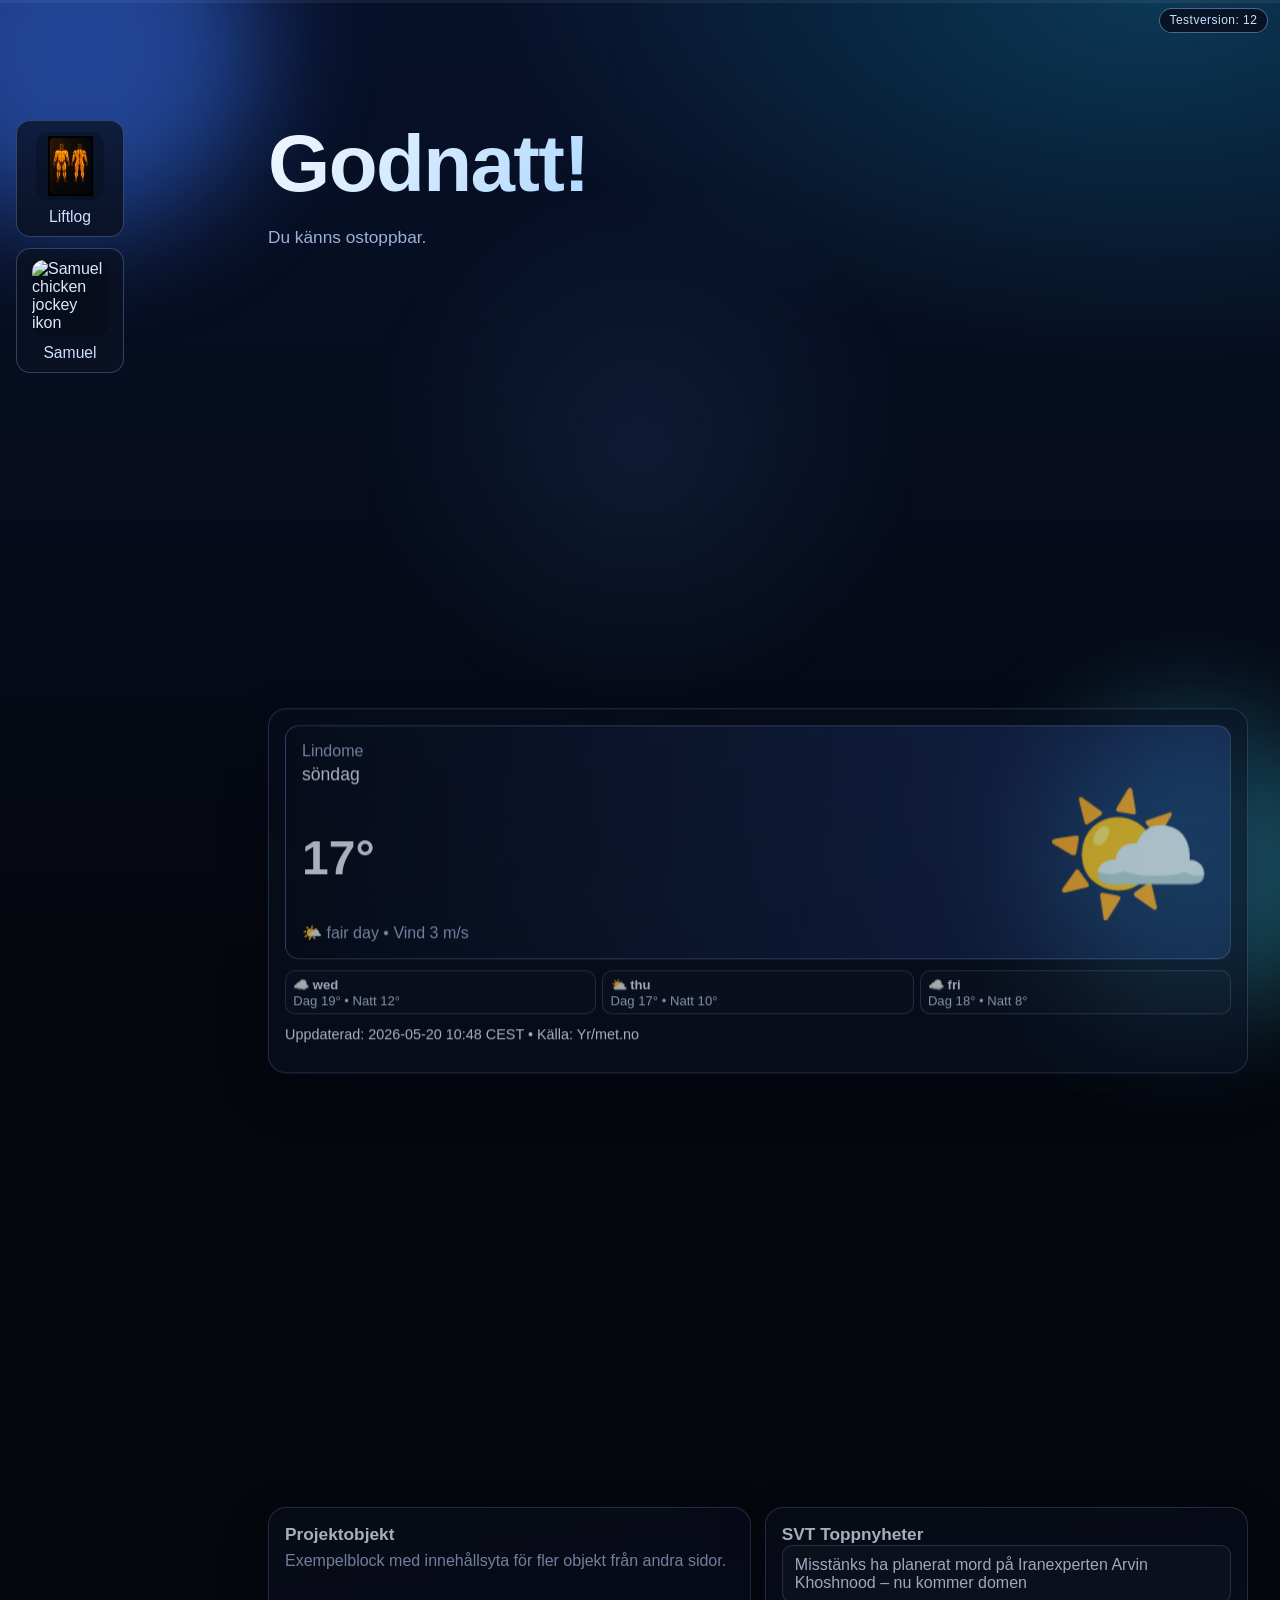
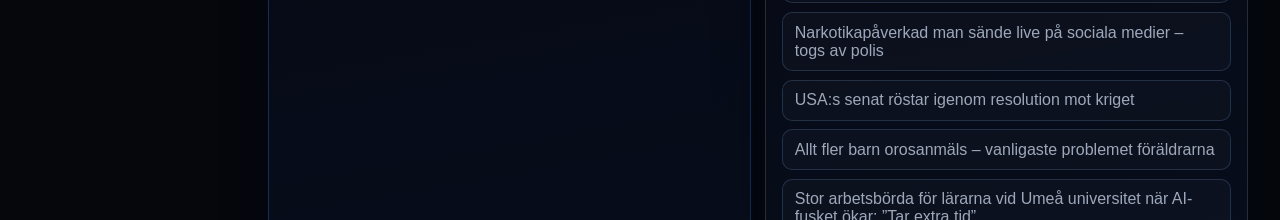
==== commit 1c9578d4: "Byt Samuel-ikon till AMCM_Chicken_Jockey.webp" ====
--- a/index.html
+++ b/index.html
@@ -21,7 +21,7 @@
         <span>Liftlog</span>
       </a>
       <a class="app-tile" href="/samuel/" aria-label="Samuel">
-        <img class="samuel-icon" src="/assets/chicken-jockey-icon.svg" alt="Samuel chicken jockey ikon">
+        <img class="samuel-icon" src="/assets/AMCM_Chicken_Jockey.webp" alt="Samuel chicken jockey ikon">
         <span>Samuel</span>
       </a>
     </aside>
